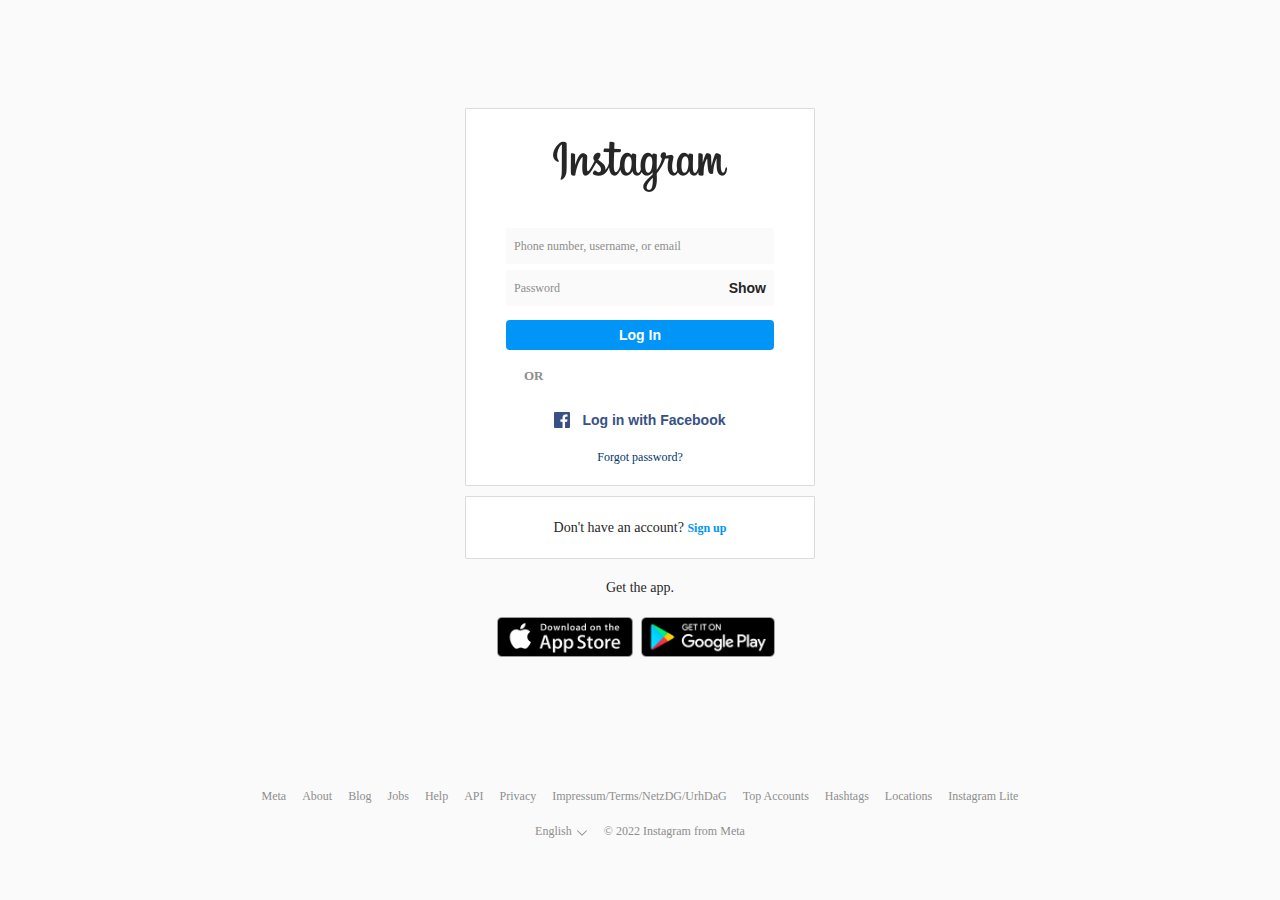
==== index.html @ b313b6c4 "login test push" ====
<!DOCTYPE html>
<html lang="en" class="js not-logged-in client-root js-focus-visible sDN5V" style="/* --desktop-nav-height:60px; */">
<head>
    <meta charset="UTF-8">
    <meta http-equiv="X-UA-Compatible" content="IE=edge">
    <meta name="viewport" content="width=device-width, initial-scale=1.0">
    <meta name="apple-mobile-web-app-status-bar-style" content="default">
    <link rel="icon" sizes="192x192" href="images/instagramFavicon.png">
    <!-- https://icons8.com/icons/set/favicon-instagram -->
    <title>Login • Instagram</title>
    <style>
        html, body, #react-root {
            height: 100%;
        }
        html {
            -webkit-text-size-adjust: 100%;
        }
        a, a:visited {
            color: #00376b;
            text-decoration: none;
        }
        a:-webkit-any-link {
            cursor: pointer;
        }
        body, button, input, textarea {
            color: #262626;
            font-family: -apple-system,BlinkMacSystemFont,"Segoe UI",Roboto,Helvetica,Arial,sans-serif;
            font-size: 14px;
            line-height: 18px;
        }
        button {
            margin: 0;
        }
        a, abbr, acronym, address, applet, article, aside, audio, b, big, blockquote, body, canvas, caption, center, cite, code, dd, del, details, dfn, div, dl, dt, em, embed, fieldset, figcaption, figure, footer, form, h1, h2, h3, h4, h5, h6, header, hgroup, html, i, iframe, img, ins, kbd, label, legend, li, mark, menu, nav, object, ol, output, p, pre, q, ruby, s, samp, section, small, span, strike, strong, sub, summary, sup, table, tbody, td, tfoot, th, thead, time, tr, tt, u, ul, var, video {
            margin: 0;
            padding: 0;
            border: 0;
            font: inherit;
            vertical-align: baseline;
        }
        #react-root, article, div, footer, header, main, nav, section {
            -webdit-box-align: stretch;
            align-items: stretch;
            border: 0 solid #000;
            box-sizing: border-box;
            display: flex;
            -webkit-box-orient: vertical;
            -webkit-box-direction: normal;
            flex-direction: column;
            flex-shrink: 0;
            margin: 0;
            padding: 0;
            position: relative;
        }
        ._9eogI {
            display: flex;
            -webkit-box-orient: vertical;
            -webkit-box-direction: normal;
            flex-direction: column;
            -webkit-box-flex: 1;
            flex-grow: 1;
        }
        .E3X2T {
            min-height: 100vh;
            overflow: hidden;
        }
        .SCxLW {
            -webkit-box-flex: 1;
            flex-grow: 1;
            -webkit-box-ordinal-group: 5;
            order: 4;
        }
        .o64aR, ._3Laht {
            /* 로그인 부분 뒤의 색상 */
            background-color: #fafafa;
        }
        .rgFsT {
            color: #262626;
            -webkit-box-flex: 1;
            flex-grow: 1;
            /* 로그인 div white section */
            -webkit-box-pack: center;
            justify-content: center;
            margin-top: 12px;
            max-width: 350px;
        }
        .gr27e {
            -webkit-box-align: center;
            align-items: center;
            background-color: #ffffff;
            border: 1px solid #dbdbdb;
            border-radius: 1px;
            margin: 0 0 10px;
            padding: 10px 0;
        }
        .izU2O{
            color: #262626;
            font-size: 14px;
            margin: 15px;
            text-align: center;
        }
        .images {
            background-image: url(images/images.png);
        }
        .NXVPg {
            margin: 22px auto 12px;
        }
        .Szr5J {
            display: block;
            overflow: hidden;
            text-indent: 110%;
            white-space: nowrap;
        }
        .coreSpriteLoggedOutWordmark {
            background-repeat: no-repeat;
            background-position: 0 -130px;
            height: 51px;
            width: 175px;
        }
        .EPjEi {
            margin-bottom: 10px;
            max-width: 350px;
            width: 100%;
        }
        .HmktE {
            display: flex;
            -webkit-box-orient: vertical;
            -webkit-box-direction: normal;
            flex-direction: column;
        }
        .qF0y9 {
            display: flex;
        }

        .Igw0E {
            align-content: stretch;
        }
        .rBNOH { 
            -webkit-box-align: center;
            /* 테두리 크기 센터 */
            align-items: center;
        }
        .YBx95{
            -webkit-box-pack: center;
            /* 중간으로 보내기 */
            justify-content: center;
        }
        .ybXk5 {
            -webkit-box-orient: horizontal;
            -webkit-box-direction: normal;
            flex-direction: row;
        }
        .vwCYk {
            -webkit-box-flex: 1;
            flex: 1 1 auto;
            min-width: 0;
        }
        .i0EQd {
            overflow: hidden;
        }
        .MGky5 {
            margin-bottom: 44px;
        }
        .IwRSH {
            -webkit-box-align: stretch;
            align-items: stretch;
        }
        .eGOV_ {
            -webkit-box-pack: start;
            justify-content: flex-start;
        }
        ._4EzTm {
            -webkit-box-flex: 0px;
            flex: 0 0 auto;
        }

        .bkEs3 {
            margin-bottom: 8px;
        }
        .CovQj {
            margin-left: 40px;
        }
        .jKUp7 {
            margin-right: 40px;
        }
        .DhRcB {
            margin-top: 8px;
        }
        .kEKum {
            margin-top: 24px;
        }
        .-MzZI {
            margin: 0 40px 6px;
        }
        ._9GP1n {
            -webkit-box-align: center;
            align-items: center;
            -webkit-appearance: none;
            background: #fafafa;
            border-radius: 3px;
            box-sizing: border-box;
            color: #262626;
            display: flex;
            -webkit-box-orient: horizontal;
            -webkit-box-direction: normal;
            flex-direction: row;
            font-size: 14px;
            position: relative;
            width: 100%;
        }
        .f0n8F {
            display: flex;
            height: 36px;
            -webkit-box-flex: 1;
            flex: 1 0 0;
            padding: 0;
            position: relative;
            margin: 0;
            min-width: 0;
        }
        .FATdn {

        }
        ._9nyy2 {
            color: #8e8e8e;
            font-size: 12px;
            height: 36px;
            left: 8px;
            line-height: 36px;
            overflow: hidden;
            pointer-events: none;
            /* input박스안으로 들어감 */
            position: absolute;
            right: 0;
            text-overflow: ellipsis;
            transform-origin: left;
            /* transition: ease-out; */
            user-select: none;
            /* 생략되면 ...표시 */
            white-space: nowrap;
        }
        .FATdn .pexuQ {
            font-size: 12px;
            padding: 14px 0 2px 8px!important;
        }
        ._2hvTZ {
            /* input box  */
            background: #fafafa;
            border: 0;
            -webkit-box-flex: 1;
            flex: 1 0 auto;
            margin: 0;
            outline: 0;
            overflow: hidden;
            text-overflow: ellipsis;
        }
        .zyHYP {
            -webkit-appearance: none;
        }
        .i24fI {
            -webkit-box-align: center;
            align-items: center;
            -webkit-box-flex: 0;
            flex: 0 0 auto;
            -webkit-box-orient: horizontal;
            -webkit-box-direction: normal;
            flex-direction: row;
            height: 100%;
            padding-right: 8px;
            vertical-align: middle;
        }
        .sqdOP {
            appearance: none;
            background: 0 0;
            box-sizing: border-box;
            cursor: pointer;
            font-weight: 600;
            padding: 5px 9px;
            text-align: center;
            text-transform: inherit;
            text-overflow: ellipsis;
            user-select: none;
            width: auto;
        }
        .yWX7d._8A5w5 {
            color: #262626;
        }
        .yWX7d, .yWX7d:visited, a.yWX7d, a.yWX7d:visited {
            /* show button 테두리 */
            border: 0;
            display: inline;
            padding: 0;
            position: relative;
        }
        ._8A5w5, a._8A5w5, a._8A5w5:visited {
            /* show button background color */
            background-color: transparent;
        }
        .L3NKy, a.L3NKy, a.L3NKy:visited {
            border-radius: 4px;
            color: #fff;
            position: relative;
        }
        .y3zKF:not(.yWX7d), a.y3zKF:not(.yWX7d), a.y3zKF:not(.yWX7d):visited {
            /* log in button */
            border: 1px solid transparent;
            background-color: #0095f6;
        }
        .K-1uj {
            -webkit-box-orient: horizontal;
            -webkit-box-direction: normal;
            flex-direction: row;
        }
        .Z7p_S {
            margin: 10px 40px 18px;
        }
        .s311c {
            -webkit-box-flex: 1;
            flex-flow: 1;
            flex-shrink: 1;
            background-color: #dbdbdb;
            height: 1px;
            position: relative;
            top: 0.45em;
        }
        ._0tv-g {
            color: #8e8e8e;
            -webkit-box-flex: 0;
            flex-grow: 0;
            flex-shrink: 0;
            font-size: 13px;
            font-weight: 600;
            line-height: 15px;
            margin: 0 18px;
            text-transform: uppercase;
        }
        .coreSpriteFacebookIcon {
            background-repeat: no-repeat;
            background-position: -414px -259px;
            height: 16px;
            width: 16px;            
        }
        .AeB99 {
            display: inline-block;
            margin-right: 8px;
            position: relative;
            top: 3px;            
        }
        .KPnG0 {
            color: #385185;
        }
        ._2Lks6, ._2Lks6:hover, ._2Lks6:active, ._2Lks6:visited {
            color: #00376b;
            font-size: 12px;
            line-height: 16px;
            margin-top: 12px;
            text-align: center;
        }
        .Rt8TI{
            height: 40px;
        }
        .qyrsm {
            font-weight: 600;
        }
        .gtFbE {
            color: #0095f6;
        }
        .xLCgt {
            font-size: 14px;
            line-height: 18px;
            margin: -3px 0 -4px;
        }
        ._7UhW9 {
            font-size: 12px;
            line-height: 16px;
            margin: -2px 0 -3px;
        }
        ._7UhW9 ._7UhW9, .se6yk {
            display: inline!important;
            margin: 0!important;
        }
        .MMzan {
            font-weight: 400;
        }
        ._0PwGv {
            color: #8e8e8e;
        }
        .uL8Hv {
            display: block;
        }
        .APQi1 {

        }
        .b_nGN {
            color: #262626;
            font-size: 14px;
            line-height: 18px;
            margin: 10px 20px 10px 20px;
            text-align: center;
        }
        .iNy2T{
            -webkit-box-orient: horizontal;
            -webkit-box-direction: normal;
            flex-direction: row;
            -webkit-box-pack: center;
            justify-content: center;
            margin: 10px 0 10px 0;
        }
        .z1VUo {
            margin-right: 8px;
        }
        /* footer */
        ._8Rna9 {
                /* 아래로 보내짐 */
                -webkit-box-orient: 6;
                order: 5;
                padding: 0 20px;
        }
        .pC2e0 {
            background-color: #fafafa;
            padding-left: 16px;
            padding-right: 16px;
        }
        .KokQV {
            margin-bottom: 52px;
        }
        .YlhBV {
            flex-wrap: wrap;
        }
        .JI_ht {
            margin-right: 8px;
        }
        .soMvl {
            margin-left: 8px;
        }
        ._22l1 {
            margin-bottom: 12px;
        }
        .PIoXz {
            font-size: 12px;
            line-height: 16px;
            margin: -2px 0 -3px;
        }
        ._49XvD {
            margin-top: 12px;
        }
        .KV-D4 {
            color: #262626;
        }
        ._3G4x7 {
            cursor: pointer;
            display: inline-block;
            position: relative;
            vertical-align: top;
        }
        .RFk-t {
            color: #8e8e8e;
        }
        .bwz9f {
            font-weight: 400;
        }
        .TQUPK {
            -webkit-box-align: center;
            align-items: center;
            display: flex;
            -webkit-box-orient: horizontal;
            -webkit-box-direction: normal;
            /* up down size  */
            flex-direction: row;
            -webkit-box-pack: center;
            justify-content: center;
        }
        .WKY0a {
            margin-left: 4px;
        }
        .hztqj {
            cursor: pointer;
            height: 100px;
            left: 0;
            opacity: 0;
            position: absolute;
            /* option 목록 뜸 */
            top: 0;
            width: 100%;
        }
        ._5VUwz {
            margin-left: 16px;
        }
    </style>
</head>
<body class style data-new-gr-c-s-check-loaded="14.1043.0" data-gr-ext-installed>
    <div id="react-root">
        <section class="_9eogI E3X2T">
            <div></div>
            <main class="SCxLW o64aR" role="main">
                <div class="qF0y9 Igw0E rBNOH YBx95 ybXk5 vwCYk MGky5 i0EQd" style="min-height: 100%;">
                    <!-- <div>
                        <img class="iNy2T" width="350" src="images/instagram.png" alt="">
                    </div> -->
                    <div class="rgFsT">
                        <div class="gr27e">
                            <h1 class="NXVPg Szr5J coreSpriteLoggedOutWordmark images"></h1>
                            <div class="EPjEi">
                                <form class="HmktE" id="loginForm" method="post">
                                    <div class="qF0y9 Igw0E IwRSH eGOV_ _4EzTm kEKum">
                                        <div class="-MzZI">
                                            <div class="_9GP1n">
                                                <label class="f0n8F FATdn" for="">
                                                    <span class="_9nyy2">Phone number, username, or email</span>
                                                    <input aria-label="Phone number, username, or email" aria-required="true" autocapitalize="off" autocorrect="off" maxlength="75" name="username" type="text" class="_2hvTZ pexuQ zyHYP">
                                                </label>
                                                <div class="i24fI"></div>
                                            </div>
                                        </div>
                                        <div class="-MzZI">
                                            <!-- password글자 백그라운드 색상지정 -->
                                            <div class="_9GP1n">
                                                <!-- password글자 인풋박스 왼쪽으로 옮기기  -->
                                                <label class="f0n8F FATdn">
                                                    <!-- password글자 인풋박스 안으로 넣기 -->
                                                    <span class="_9nyy2">Password</span>
                                                    <input aria-label="Password" aria-required="true" autocapitalize="off" autocorrect="off" name="password" type="password" class="_2hvTZ pexuQ zyHYP">    
                                                </label>
                                                <div class="i24fI">
                                                    <div class="qF0y9 Igw0E IwRSH eGOV_ _4EzTm soMvl">
                                                        <button class="sqdOP yWX7d _8A5w5" type="button">Show</button>
                                                    </div>
                                                </div>    
                                            </div>
                                        </div>
                    
                                        <div class="qF0y9 Igw0E IwRSH eGOV_ _4EzTm bkEs3 CovQj jKUp7 DhRcB">
                                            <button class="sqdOP L3NKy y3zKF" disabled type="submit">
                                                <div class="qF0y9 Igw0E IwRSH eGOV_ _4EzTm">Log In</div>
                                            </button>
                                        </div>
                    
                                        <div class="K-1uj Z7p_S">
                                            <div class="s311c"></div>
                                            <div class="_0tv-g">or</div>
                                            <div class="s311c"></div>
                                        </div>
                    
                                        <div class="qF0y9 Igw0E IwRSH eGOV_ _4EzTm bkEs3 CovQj jKUp7 DhRcB">
                                            <button class="sqdOP yWX7d y3zKF" type="button">
                                                <span class="coreSpriteFacebookIcon AeB99 images"></span>
                                                <span class="KPnG0">Log in with Facebook</span>
                                            </button>
                                        </div>
                                    </div>
                                    <a class="_2Lks6" href=""> Forgot password?</a>
                                </form>
                            </div>
                        </div>
                        <!-- sign up div white effect -->
                        <div class="gr27e">
                            <div class="_7UhW9 xLCgt MMzan _0PwGv uL8Hv">
                                <p class="izU2O">
                                    Don't have an account?
                                    <a data-testid="sign-up-link" href="" tabindex="0">
                                        <span class="_7UhW9 xLCgt qyrsm gtFbE se6yk">Sign up</span>
                                    </a>
                                </p>
                            </div>
                        </div>
                        <div class="APQi1">
                            <p class="b_nGN">Get the app.</p>
                            <div class="iNy2T">
                                <a class="z1VUo" href="https://itunes.apple.com/app/instagram/id389801252?pt=428156&ct=igweb.loginPage.badge&mt=8&vt=lo">
                                    <img src="images/appStore.png" alt="Available on the App Store" class="Rt8TI">
                                </a>
                                <a class="z1VUo" href="https://play.google.com/store/apps/details?id=com.instagram.android&referrer=utm_source%3Dinstagramweb%26utm_campaign%3DloginPage%26ig_mid%3DF6DF35A4-F904-44EA-BF2C-CB381B3134F0%26utm_content%3Dlo%26utm_medium%3Dbadge">
                                    <img src="images/googlePlay.png" alt="Available on Google Play" class="Rt8TI">
                                </a>
                            </div>
                        </div>

                    </div>
                </div>
            </main>
        
            <footer class="_8Rna9 _3Laht pC2e0" role="contentinfo">
                <div class="qF0y9 Igw0E IwRSH eGOV_ _4EzTm KokQV">
                    <div class="qF0y9 Igw0E IwRSH eGOV_ _4EzTm kEKum">
                        <div class=" qF0y9 Igw0E IwRSH YBx95 ybXk5 _4EzTm YlhBV">
                            <div class="qF0y9 Igw0E IwRSH eGOV_ _4EzTm _22l1 soMvl JI_ht">
                                <a href="https://about.facebook.com/meta" rel="nofollow noopener noreferrer" target="_blank">
                                    <div class="_7UhW9 PIoXz MMzan _0PwGv uL8Hv">Meta</div>
                                </a>
                            </div>
                            <div class="qF0y9 Igw0E IwRSH eGOV_ _4EzTm _22l1 soMvl JI_ht">
                                <a href="https://about.instagram.com/" rel="nofollow noopener noreferrer" target="_blank">
                                    <div class="_7UhW9 PIoXz MMzan _0PwGv uL8Hv">About</div>
                                </a>
                            </div>
                            <div class="qF0y9 Igw0E IwRSH eGOV_ _4EzTm _22l1 soMvl JI_ht">
                                <a href="https://about.instagram.com/blog/" rel="nofollow noopener noreferrer" target="_blank">
                                    <div class="_7UhW9 PIoXz MMzan _0PwGv uL8Hv">Blog</div>
                                </a>
                            </div>
                            <div class="qF0y9 Igw0E IwRSH eGOV_ _4EzTm _22l1 soMvl JI_ht">
                                <a href="/about/jobs/">
                                    <div class="_7UhW9 PIoXz MMzan _0PwGv uL8Hv">Jobs</div>
                                </a>
                            </div>
                            <div class="qF0y9 Igw0E IwRSH eGOV_ _4EzTm _22l1 soMvl JI_ht">
                                <a href="https://help.instagram.com/" rel="nofollow noopener noreferrer" target="_blank">
                                    <div class="_7UhW9  PIoXz MMzan _0PwGv uL8Hv">Help</div>
                                </a>
                            </div>
                            <div class="qF0y9 Igw0E IwRSH eGOV_ _4EzTm _22l1 soMvl JI_ht">
                                <a href="https://developers.facebook.com/docs/instagram" rel="nofollow noopener noreferrer" target="_blank">
                                    <div class="_7UhW9 PIoXz MMzan _0PwGv uL8Hv">API</div>
                                </a>
                            </div>
                            <div class="qF0y9 Igw0E IwRSH eGOV_ _4EzTm _22l1 soMvl JI_ht">
                                <a href="/legal/privacy/">
                                    <div class="_7UhW9 PIoXz MMzan _0PwGv uL8Hv">Privacy</div>
                                </a>
                            </div>
                            <div class="qF0y9 Igw0E IwRSH eGOV_ _4EzTm _22l1 soMvl JI_ht">
                                <a href="/legal/terms/">
                                   <div class="_7UhW9 PIoXz MMzan _0PwGv uL8Hv">Impressum/Terms/NetzDG/UrhDaG</div>
                                </a>
                            </div>
                            <div class="qF0y9 Igw0E IwRSH eGOV_ _4EzTm _22l1 soMvl JI_ht">
                                <a href="/directory/profiles/">
                                    <div class="_7UhW9 PIoXz MMzan _0PwGv uL8Hv">Top Accounts</div>
                                </a>
                            </div>
                            <div class="qF0y9 Igw0E IwRSH eGOV_ _4EzTm _22l1 soMvl JI_ht">
                                <a href="/directory/hashtags/">
                                    <div class="_7UhW9 PIoXz MMzan _0PwGv uL8Hv">Hashtags</div>
                                </a>
                            </div>
                            <div class="qF0y9 Igw0E IwRSH eGOV_ _4EzTm _22l1 soMvl JI_ht">
                                <a href="/explore/locations/">
                                    <div class="_7UhW9 PIoXz MMzan _0PwGv uL8Hv ">Locations</div>
                                </a>
                            </div>
                            <div class="qF0y9 Igw0E IwRSH eGOV_ _4EzTm _22l1 soMvl JI_ht ">
                                <a href="/web/lite/">
                                    <div class="_7UhW9 PIoXz MMzan _0PwGv uL8Hv ">Instagram Lite</div>
                                </a>
                            </div>
                        </div>
                    </div>
                    <div class="qF0y9 Igw0E IwRSH YBx95 ybXk5 _4EzTm _22l1 _49XvD">
                        <div class="_7UhW9 PIoXz MMzan KV-D4 uL8Hv">
                            <span class="_3G4x7 RFk-t bwz9f">
                                <div class="TQUPK">
                                    <span>English</span>
                                    <div class="qF0y9 Igw0E IwRSH eGOV_ _4EzTm WKY0a ">
                                        <span style="display: inline-block; transform: rotate(180deg);">
                                            <svg aria-label="Down Chevron Icon" class="_8-yf5 " color="#8e8e8e" fill="#8e8e8e" height="12" role="img" viewBox="0 0 24 24" width="12">
                                                <path d="M21 17.502a.997.997 0 01-.707-.293L12 8.913l-8.293 8.296a1 1 0 11-1.414-1.414l9-9.004a1.03 1.03 0 011.414 0l9 9.004A1 1 0 0121 17.502z"></path>
                                            </svg>
                                        </span>
                                    </div>
                                </div>
                                <select aria-label="Switch Display Language" class="hztqj">
                                    <option value="af">Afrikaans</option>
                                    <option value="cs">Čeština</option>
                                    <option value="da">Dansk</option>
                                    <option value="de">Deutsch</option>
                                    <option value="el">Ελληνικά</option>
                                    <option value="en">English</option>
                                    <option value="en-gb">English (UK)</option>
                                    <option value="es">Español (España)</option>
                                    <option value="es-la">Español</option>
                                    <option value="fi">Suomi</option>
                                    <option value="fr">Français</option>
                                    <option value="id">Bahasa Indonesia</option>
                                    <option value="it">Italiano</option>
                                    <option value="ja">日本語</option>
                                    <option value="ko">한국어</option>
                                    <option value="ms">Bahasa Melayu</option>
                                    <option value="nb">Norsk</option>
                                    <option value="nl">Nederlands</option>
                                    <option value="pl">Polski</option>
                                    <option value="pt-br">Português (Brasil)</option>
                                    <option value="pt">Português (Portugal)</option>
                                    <option value="ru">Русский</option>
                                    <option value="sv">Svenska</option>
                                    <option value="th">ภาษาไทย</option>
                                    <option value="tl">Filipino</option>
                                    <option value="tr">Türkçe</option>
                                    <option value="zh-cn">中文(简体)</option>
                                    <option value="zh-tw">中文(台灣)</option>
                                    <option value="bn">বাংলা</option>
                                    <option value="gu">ગુજરાતી</option>
                                    <option value="hi">हिन्दी</option>
                                    <option value="hr">Hrvatski</option>
                                    <option value="hu">Magyar</option>
                                    <option value="kn">ಕನ್ನಡ</option>
                                    <option value="ml">മലയാളം</option>
                                    <option value="mr">मराठी</option>
                                    <option value="ne">नेपाली</option>
                                    <option value="pa">ਪੰਜਾਬੀ</option>
                                    <option value="si">සිංහල</option>
                                    <option value="sk">Slovenčina</option>
                                    <option value="ta">தமிழ்</option>
                                    <option value="te">తెలుగు</option>
                                    <option value="vi">Tiếng Việt</option>
                                    <option value="zh-hk">中文(香港)</option>
                                    <option value="bg">Български</option>
                                    <option value="fr-ca">Français (Canada)</option>
                                    <option value="ro">Română</option>
                                    <option value="sr">Српски</option>
                                    <option value="uk">Українська</option>
                                </select>
                            </span>
                        </div>
                        <div class="qF0y9 Igw0E IwRSH eGOV_ _4EzTm _5VUwz">
                            <div class="_7UhW9 PIoXz MMzan _0PwGv uL8Hv">© 2022 Instagram from Meta</div>
                        </div>
                    </div>
                    
                </div>
            </footer>
        </section>
    
    </div>
    
</body>
</html>
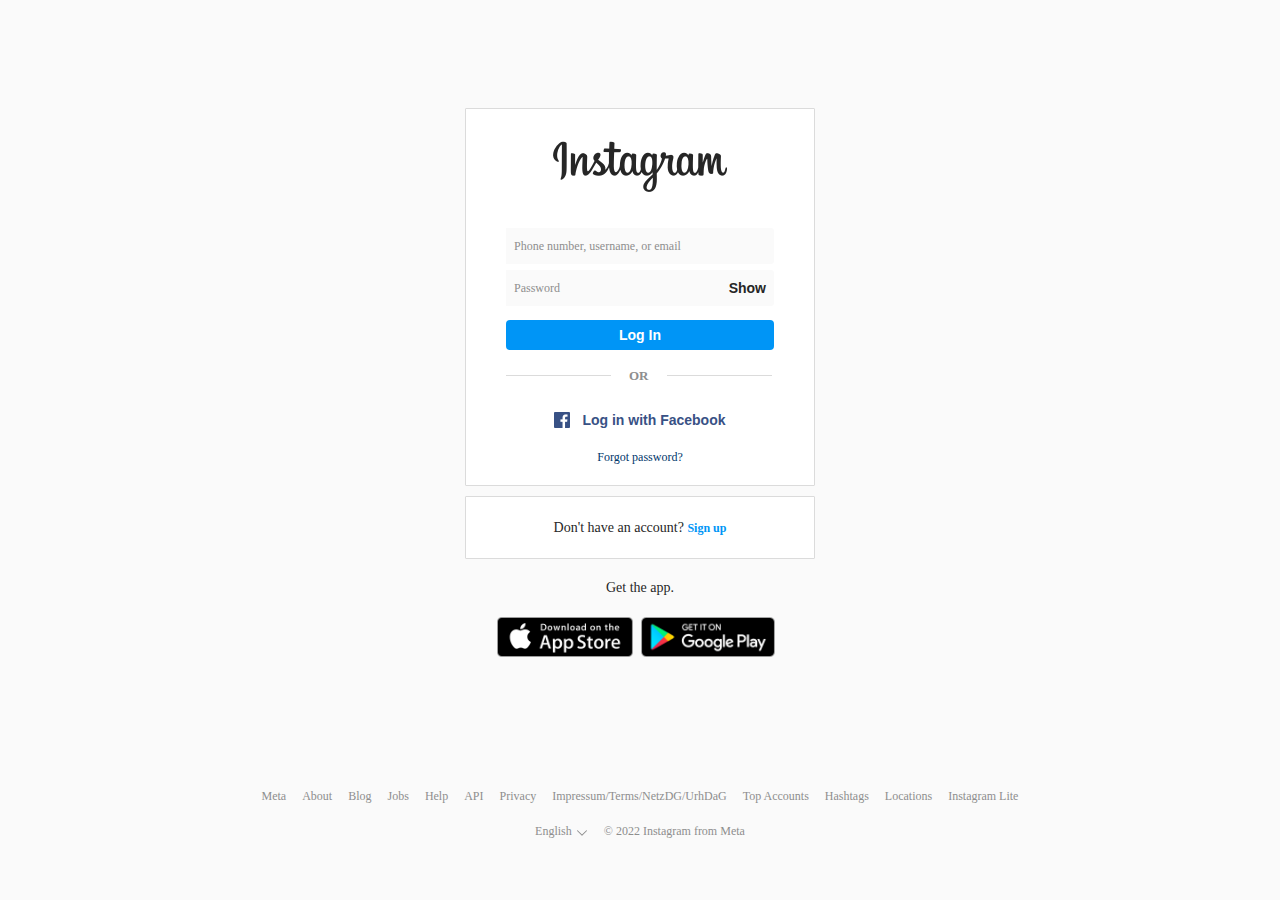
==== commit 65c8c169: ""or" correction" ====
--- a/index.html
+++ b/index.html
@@ -124,8 +124,6 @@
         }
         .HmktE {
             display: flex;
-            -webkit-box-orient: vertical;
-            -webkit-box-direction: normal;
             flex-direction: column;
         }
         .qF0y9 {
@@ -136,22 +134,17 @@
             align-content: stretch;
         }
         .rBNOH { 
-            -webkit-box-align: center;
             /* 테두리 크기 센터 */
             align-items: center;
         }
         .YBx95{
-            -webkit-box-pack: center;
             /* 중간으로 보내기 */
             justify-content: center;
         }
         .ybXk5 {
-            -webkit-box-orient: horizontal;
-            -webkit-box-direction: normal;
             flex-direction: row;
         }
         .vwCYk {
-            -webkit-box-flex: 1;
             flex: 1 1 auto;
             min-width: 0;
         }
@@ -162,15 +155,12 @@
             margin-bottom: 44px;
         }
         .IwRSH {
-            -webkit-box-align: stretch;
             align-items: stretch;
         }
         .eGOV_ {
-            -webkit-box-pack: start;
             justify-content: flex-start;
         }
         ._4EzTm {
-            -webkit-box-flex: 0px;
             flex: 0 0 auto;
         }
 
@@ -315,11 +305,9 @@
             margin: 10px 40px 18px;
         }
         .s311c {
-            -webkit-box-flex: 1;
-            flex-flow: 1;
-            flex-shrink: 1;
             background-color: #dbdbdb;
             height: 1px;
+            width: 105px;
             position: relative;
             top: 0.45em;
         }
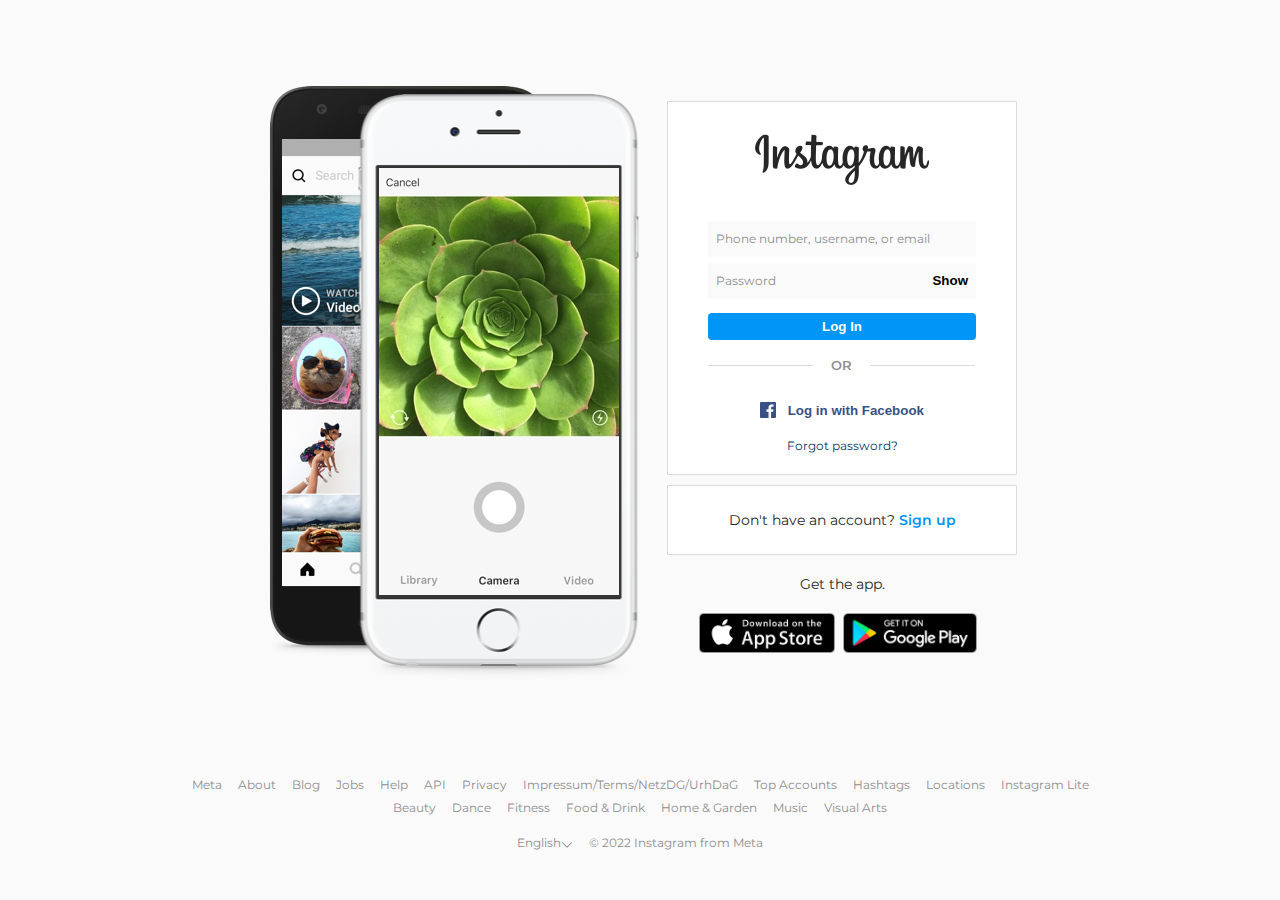
==== commit 4b568655: "mockup finished" ====
--- a/index.html
+++ b/index.html
@@ -7,638 +7,222 @@
     <meta name="apple-mobile-web-app-status-bar-style" content="default">
     <link rel="icon" sizes="192x192" href="images/instagramFavicon.png">
     <!-- https://icons8.com/icons/set/favicon-instagram -->
-    <title>Login • Instagram</title>
-    <style>
-        html, body, #react-root {
-            height: 100%;
-        }
-        html {
-            -webkit-text-size-adjust: 100%;
-        }
-        a, a:visited {
-            color: #00376b;
-            text-decoration: none;
-        }
-        a:-webkit-any-link {
-            cursor: pointer;
-        }
-        body, button, input, textarea {
-            color: #262626;
-            font-family: -apple-system,BlinkMacSystemFont,"Segoe UI",Roboto,Helvetica,Arial,sans-serif;
-            font-size: 14px;
-            line-height: 18px;
-        }
-        button {
-            margin: 0;
-        }
-        a, abbr, acronym, address, applet, article, aside, audio, b, big, blockquote, body, canvas, caption, center, cite, code, dd, del, details, dfn, div, dl, dt, em, embed, fieldset, figcaption, figure, footer, form, h1, h2, h3, h4, h5, h6, header, hgroup, html, i, iframe, img, ins, kbd, label, legend, li, mark, menu, nav, object, ol, output, p, pre, q, ruby, s, samp, section, small, span, strike, strong, sub, summary, sup, table, tbody, td, tfoot, th, thead, time, tr, tt, u, ul, var, video {
-            margin: 0;
-            padding: 0;
-            border: 0;
-            font: inherit;
-            vertical-align: baseline;
-        }
-        #react-root, article, div, footer, header, main, nav, section {
-            -webdit-box-align: stretch;
-            align-items: stretch;
-            border: 0 solid #000;
-            box-sizing: border-box;
-            display: flex;
-            -webkit-box-orient: vertical;
-            -webkit-box-direction: normal;
-            flex-direction: column;
-            flex-shrink: 0;
-            margin: 0;
-            padding: 0;
-            position: relative;
-        }
-        ._9eogI {
-            display: flex;
-            -webkit-box-orient: vertical;
-            -webkit-box-direction: normal;
-            flex-direction: column;
-            -webkit-box-flex: 1;
-            flex-grow: 1;
-        }
-        .E3X2T {
-            min-height: 100vh;
-            overflow: hidden;
-        }
-        .SCxLW {
-            -webkit-box-flex: 1;
-            flex-grow: 1;
-            -webkit-box-ordinal-group: 5;
-            order: 4;
-        }
-        .o64aR, ._3Laht {
-            /* 로그인 부분 뒤의 색상 */
-            background-color: #fafafa;
-        }
-        .rgFsT {
-            color: #262626;
-            -webkit-box-flex: 1;
-            flex-grow: 1;
-            /* 로그인 div white section */
-            -webkit-box-pack: center;
-            justify-content: center;
-            margin-top: 12px;
-            max-width: 350px;
-        }
-        .gr27e {
-            -webkit-box-align: center;
-            align-items: center;
-            background-color: #ffffff;
-            border: 1px solid #dbdbdb;
-            border-radius: 1px;
-            margin: 0 0 10px;
-            padding: 10px 0;
-        }
-        .izU2O{
-            color: #262626;
-            font-size: 14px;
-            margin: 15px;
-            text-align: center;
-        }
-        .images {
-            background-image: url(images/images.png);
-        }
-        .NXVPg {
-            margin: 22px auto 12px;
-        }
-        .Szr5J {
-            display: block;
-            overflow: hidden;
-            text-indent: 110%;
-            white-space: nowrap;
-        }
-        .coreSpriteLoggedOutWordmark {
-            background-repeat: no-repeat;
-            background-position: 0 -130px;
-            height: 51px;
-            width: 175px;
-        }
-        .EPjEi {
-            margin-bottom: 10px;
-            max-width: 350px;
-            width: 100%;
-        }
-        .HmktE {
-            display: flex;
-            flex-direction: column;
-        }
-        .qF0y9 {
-            display: flex;
-        }
+    <link rel="preconnect" href="https://fonts.googleapis.com">
+    <link rel="preconnect" href="https://fonts.gstatic.com" crossorigin>
+    <link href="https://fonts.googleapis.com/css2?family=Montserrat:wght@300;400&display=swap" rel="stylesheet">
+    <link href="login.css?ver=1" rel="stylesheet">
 
-        .Igw0E {
-            align-content: stretch;
-        }
-        .rBNOH { 
-            /* 테두리 크기 센터 */
-            align-items: center;
-        }
-        .YBx95{
-            /* 중간으로 보내기 */
-            justify-content: center;
-        }
-        .ybXk5 {
-            flex-direction: row;
-        }
-        .vwCYk {
-            flex: 1 1 auto;
-            min-width: 0;
-        }
-        .i0EQd {
-            overflow: hidden;
-        }
-        .MGky5 {
-            margin-bottom: 44px;
-        }
-        .IwRSH {
-            align-items: stretch;
-        }
-        .eGOV_ {
-            justify-content: flex-start;
-        }
-        ._4EzTm {
-            flex: 0 0 auto;
-        }
-
-        .bkEs3 {
-            margin-bottom: 8px;
-        }
-        .CovQj {
-            margin-left: 40px;
-        }
-        .jKUp7 {
-            margin-right: 40px;
-        }
-        .DhRcB {
-            margin-top: 8px;
-        }
-        .kEKum {
-            margin-top: 24px;
-        }
-        .-MzZI {
-            margin: 0 40px 6px;
-        }
-        ._9GP1n {
-            -webkit-box-align: center;
-            align-items: center;
-            -webkit-appearance: none;
-            background: #fafafa;
-            border-radius: 3px;
-            box-sizing: border-box;
-            color: #262626;
-            display: flex;
-            -webkit-box-orient: horizontal;
-            -webkit-box-direction: normal;
-            flex-direction: row;
-            font-size: 14px;
-            position: relative;
-            width: 100%;
-        }
-        .f0n8F {
-            display: flex;
-            height: 36px;
-            -webkit-box-flex: 1;
-            flex: 1 0 0;
-            padding: 0;
-            position: relative;
-            margin: 0;
-            min-width: 0;
-        }
-        .FATdn {
-
-        }
-        ._9nyy2 {
-            color: #8e8e8e;
-            font-size: 12px;
-            height: 36px;
-            left: 8px;
-            line-height: 36px;
-            overflow: hidden;
-            pointer-events: none;
-            /* input박스안으로 들어감 */
-            position: absolute;
-            right: 0;
-            text-overflow: ellipsis;
-            transform-origin: left;
-            /* transition: ease-out; */
-            user-select: none;
-            /* 생략되면 ...표시 */
-            white-space: nowrap;
-        }
-        .FATdn .pexuQ {
-            font-size: 12px;
-            padding: 14px 0 2px 8px!important;
-        }
-        ._2hvTZ {
-            /* input box  */
-            background: #fafafa;
-            border: 0;
-            -webkit-box-flex: 1;
-            flex: 1 0 auto;
-            margin: 0;
-            outline: 0;
-            overflow: hidden;
-            text-overflow: ellipsis;
-        }
-        .zyHYP {
-            -webkit-appearance: none;
-        }
-        .i24fI {
-            -webkit-box-align: center;
-            align-items: center;
-            -webkit-box-flex: 0;
-            flex: 0 0 auto;
-            -webkit-box-orient: horizontal;
-            -webkit-box-direction: normal;
-            flex-direction: row;
-            height: 100%;
-            padding-right: 8px;
-            vertical-align: middle;
-        }
-        .sqdOP {
-            appearance: none;
-            background: 0 0;
-            box-sizing: border-box;
-            cursor: pointer;
-            font-weight: 600;
-            padding: 5px 9px;
-            text-align: center;
-            text-transform: inherit;
-            text-overflow: ellipsis;
-            user-select: none;
-            width: auto;
-        }
-        .yWX7d._8A5w5 {
-            color: #262626;
-        }
-        .yWX7d, .yWX7d:visited, a.yWX7d, a.yWX7d:visited {
-            /* show button 테두리 */
-            border: 0;
-            display: inline;
-            padding: 0;
-            position: relative;
-        }
-        ._8A5w5, a._8A5w5, a._8A5w5:visited {
-            /* show button background color */
-            background-color: transparent;
-        }
-        .L3NKy, a.L3NKy, a.L3NKy:visited {
-            border-radius: 4px;
-            color: #fff;
-            position: relative;
-        }
-        .y3zKF:not(.yWX7d), a.y3zKF:not(.yWX7d), a.y3zKF:not(.yWX7d):visited {
-            /* log in button */
-            border: 1px solid transparent;
-            background-color: #0095f6;
-        }
-        .K-1uj {
-            -webkit-box-orient: horizontal;
-            -webkit-box-direction: normal;
-            flex-direction: row;
-        }
-        .Z7p_S {
-            margin: 10px 40px 18px;
-        }
-        .s311c {
-            background-color: #dbdbdb;
-            height: 1px;
-            width: 105px;
-            position: relative;
-            top: 0.45em;
-        }
-        ._0tv-g {
-            color: #8e8e8e;
-            -webkit-box-flex: 0;
-            flex-grow: 0;
-            flex-shrink: 0;
-            font-size: 13px;
-            font-weight: 600;
-            line-height: 15px;
-            margin: 0 18px;
-            text-transform: uppercase;
-        }
-        .coreSpriteFacebookIcon {
-            background-repeat: no-repeat;
-            background-position: -414px -259px;
-            height: 16px;
-            width: 16px;            
-        }
-        .AeB99 {
-            display: inline-block;
-            margin-right: 8px;
-            position: relative;
-            top: 3px;            
-        }
-        .KPnG0 {
-            color: #385185;
-        }
-        ._2Lks6, ._2Lks6:hover, ._2Lks6:active, ._2Lks6:visited {
-            color: #00376b;
-            font-size: 12px;
-            line-height: 16px;
-            margin-top: 12px;
-            text-align: center;
-        }
-        .Rt8TI{
-            height: 40px;
-        }
-        .qyrsm {
-            font-weight: 600;
-        }
-        .gtFbE {
-            color: #0095f6;
-        }
-        .xLCgt {
-            font-size: 14px;
-            line-height: 18px;
-            margin: -3px 0 -4px;
-        }
-        ._7UhW9 {
-            font-size: 12px;
-            line-height: 16px;
-            margin: -2px 0 -3px;
-        }
-        ._7UhW9 ._7UhW9, .se6yk {
-            display: inline!important;
-            margin: 0!important;
-        }
-        .MMzan {
-            font-weight: 400;
-        }
-        ._0PwGv {
-            color: #8e8e8e;
-        }
-        .uL8Hv {
-            display: block;
-        }
-        .APQi1 {
-
-        }
-        .b_nGN {
-            color: #262626;
-            font-size: 14px;
-            line-height: 18px;
-            margin: 10px 20px 10px 20px;
-            text-align: center;
-        }
-        .iNy2T{
-            -webkit-box-orient: horizontal;
-            -webkit-box-direction: normal;
-            flex-direction: row;
-            -webkit-box-pack: center;
-            justify-content: center;
-            margin: 10px 0 10px 0;
-        }
-        .z1VUo {
-            margin-right: 8px;
-        }
-        /* footer */
-        ._8Rna9 {
-                /* 아래로 보내짐 */
-                -webkit-box-orient: 6;
-                order: 5;
-                padding: 0 20px;
-        }
-        .pC2e0 {
-            background-color: #fafafa;
-            padding-left: 16px;
-            padding-right: 16px;
-        }
-        .KokQV {
-            margin-bottom: 52px;
-        }
-        .YlhBV {
-            flex-wrap: wrap;
-        }
-        .JI_ht {
-            margin-right: 8px;
-        }
-        .soMvl {
-            margin-left: 8px;
-        }
-        ._22l1 {
-            margin-bottom: 12px;
-        }
-        .PIoXz {
-            font-size: 12px;
-            line-height: 16px;
-            margin: -2px 0 -3px;
-        }
-        ._49XvD {
-            margin-top: 12px;
-        }
-        .KV-D4 {
-            color: #262626;
-        }
-        ._3G4x7 {
-            cursor: pointer;
-            display: inline-block;
-            position: relative;
-            vertical-align: top;
-        }
-        .RFk-t {
-            color: #8e8e8e;
-        }
-        .bwz9f {
-            font-weight: 400;
-        }
-        .TQUPK {
-            -webkit-box-align: center;
-            align-items: center;
-            display: flex;
-            -webkit-box-orient: horizontal;
-            -webkit-box-direction: normal;
-            /* up down size  */
-            flex-direction: row;
-            -webkit-box-pack: center;
-            justify-content: center;
-        }
-        .WKY0a {
-            margin-left: 4px;
-        }
-        .hztqj {
-            cursor: pointer;
-            height: 100px;
-            left: 0;
-            opacity: 0;
-            position: absolute;
-            /* option 목록 뜸 */
-            top: 0;
-            width: 100%;
-        }
-        ._5VUwz {
-            margin-left: 16px;
-        }
-    </style>
+    <title>Instagram</title>
 </head>
-<body class style data-new-gr-c-s-check-loaded="14.1043.0" data-gr-ext-installed>
-    <div id="react-root">
-        <section class="_9eogI E3X2T">
+<body>
+    <div id="container">
+        <section class="sectionEntirePart">
             <div></div>
-            <main class="SCxLW o64aR" role="main">
-                <div class="qF0y9 Igw0E rBNOH YBx95 ybXk5 vwCYk MGky5 i0EQd" style="min-height: 100%;">
-                    <!-- <div>
-                        <img class="iNy2T" width="350" src="images/instagram.png" alt="">
-                    </div> -->
-                    <div class="rgFsT">
-                        <div class="gr27e">
-                            <h1 class="NXVPg Szr5J coreSpriteLoggedOutWordmark images"></h1>
-                            <div class="EPjEi">
-                                <form class="HmktE" id="loginForm" method="post">
-                                    <div class="qF0y9 Igw0E IwRSH eGOV_ _4EzTm kEKum">
-                                        <div class="-MzZI">
-                                            <div class="_9GP1n">
-                                                <label class="f0n8F FATdn" for="">
-                                                    <span class="_9nyy2">Phone number, username, or email</span>
-                                                    <input aria-label="Phone number, username, or email" aria-required="true" autocapitalize="off" autocorrect="off" maxlength="75" name="username" type="text" class="_2hvTZ pexuQ zyHYP">
-                                                </label>
-                                                <div class="i24fI"></div>
+            <main class="fillBgColor mainBgColor" role="main">
+                <article class="mainPhotoLayout">
+                    <div class="mainCenter borderCenter" style="min-height: 100%;">
+                        <!-- main phone instagram app picture -->
+                        <div class="mainPhotoImg">
+                            <div class="movePicPosition">
+                                <img alt="" class="sizeMovePic" src="images/4.jpg">
+                            </div>
+                        </div>
+                        <!-- login & join -->
+                        <div class="loginPosition">
+                            <div class="loginSignBgColor">
+                                <h1 class="logoSize instagramLogoBgPosition combinedImages"></h1>
+                                <div class="loginInputSize">
+                                    <form class="formSection" id="loginForm" method="post">
+                                        <div class="mainFootTopAjust">
+                                            <div class="idPwSize">
+                                                <div class="idPwInputAjust">
+                                                    <label class="idPwLabelAjust" for="">
+                                                        <span class="idPwSpanAjust">Phone number, username, or email</span>
+                                                        <input aria-label="Phone number, username, or email" aria-required="true" autocapitalize="off" autocorrect="off" maxlength="75" name="username" type="text" class="pexuQ">
+                                                    </label>
+                                                    <!-- <div class="pwShow"></div> -->
+                                                </div>
+                                            </div>
+                                            <div class="idPwSize">
+                                                <!-- password글자 백그라운드 색상지정 -->
+                                                <div class="idPwInputAjust">
+                                                    <!-- password글자 인풋박스 왼쪽으로 옮기기  -->
+                                                    <label class="idPwLabelAjust">
+                                                        <!-- password글자 인풋박스 안으로 넣기 -->
+                                                        <span class="idPwSpanAjust">Password</span>
+                                                        <input aria-label="Password" aria-required="true" autocapitalize="off" autocorrect="off" name="password" type="password" class="pexuQ">    
+                                                    </label>
+                                                    <div class="pwShow">
+                                                        <div class="">
+                                                            <button class="buttonAjust showLoginFbButton" type="button">Show</button>
+                                                        </div>
+                                                    </div>    
+                                                </div>
+                                            </div>
+                        
+                                            <div class="loginAndFbLoginPosition">
+                                                <button class="buttonAjust loginButtonFont loginButton" disabled type="submit">
+                                                    <div class="">Log In</div>
+                                                </button>
+                                            </div>
+                        
+                                            <div class="orLine">
+                                                <div class="bothSideLines"></div>
+                                                <div class="orWords">or</div>
+                                                <div class="bothSideLines"></div>
+                                            </div>
+                        
+                                            <div class="loginAndFbLoginPosition">
+                                                <button class="buttonAjust showLoginFbButton loginButton" type="button">
+                                                    <span class="loginWithFb fbIcon combinedImages"></span>
+                                                    <span class="loginWFbFont">Log in with Facebook</span>
+                                                </button>
                                             </div>
                                         </div>
-                                        <div class="-MzZI">
-                                            <!-- password글자 백그라운드 색상지정 -->
-                                            <div class="_9GP1n">
-                                                <!-- password글자 인풋박스 왼쪽으로 옮기기  -->
-                                                <label class="f0n8F FATdn">
-                                                    <!-- password글자 인풋박스 안으로 넣기 -->
-                                                    <span class="_9nyy2">Password</span>
-                                                    <input aria-label="Password" aria-required="true" autocapitalize="off" autocorrect="off" name="password" type="password" class="_2hvTZ pexuQ zyHYP">    
-                                                </label>
-                                                <div class="i24fI">
-                                                    <div class="qF0y9 Igw0E IwRSH eGOV_ _4EzTm soMvl">
-                                                        <button class="sqdOP yWX7d _8A5w5" type="button">Show</button>
-                                                    </div>
-                                                </div>    
-                                            </div>
-                                        </div>
-                    
-                                        <div class="qF0y9 Igw0E IwRSH eGOV_ _4EzTm bkEs3 CovQj jKUp7 DhRcB">
-                                            <button class="sqdOP L3NKy y3zKF" disabled type="submit">
-                                                <div class="qF0y9 Igw0E IwRSH eGOV_ _4EzTm">Log In</div>
-                                            </button>
-                                        </div>
-                    
-                                        <div class="K-1uj Z7p_S">
-                                            <div class="s311c"></div>
-                                            <div class="_0tv-g">or</div>
-                                            <div class="s311c"></div>
-                                        </div>
-                    
-                                        <div class="qF0y9 Igw0E IwRSH eGOV_ _4EzTm bkEs3 CovQj jKUp7 DhRcB">
-                                            <button class="sqdOP yWX7d y3zKF" type="button">
-                                                <span class="coreSpriteFacebookIcon AeB99 images"></span>
-                                                <span class="KPnG0">Log in with Facebook</span>
-                                            </button>
-                                        </div>
-                                    </div>
-                                    <a class="_2Lks6" href=""> Forgot password?</a>
-                                </form>
-                            </div>
-                        </div>
-                        <!-- sign up div white effect -->
-                        <div class="gr27e">
-                            <div class="_7UhW9 xLCgt MMzan _0PwGv uL8Hv">
-                                <p class="izU2O">
-                                    Don't have an account?
-                                    <a data-testid="sign-up-link" href="" tabindex="0">
-                                        <span class="_7UhW9 xLCgt qyrsm gtFbE se6yk">Sign up</span>
+                                        <a class="forgotPw" href=""> Forgot password?</a>
+                                    </form>
+                                </div>
+                            </div>
+                            <!-- sign up div white effect -->
+                            <div class="loginSignBgColor">
+                                <div class="fontColor">
+                                    <p class="signUpBorderSize">
+                                        Don't have an account?
+                                        <a data-testid="sign-up-link" href="" tabindex="0">
+                                            <span class="signFont"><strong>Sign up</strong></span>
+                                        </a>
+                                    </p>
+                                </div>
+                            </div>
+                            <div class="">
+                                <p class="getAppP">Get the app.</p>
+                                <div class="getAppDownload">
+                                    <a class="appDownloadDistance" href="https://itunes.apple.com/app/instagram/id389801252?pt=428156&ct=igweb.loginPage.badge&mt=8&vt=lo">
+                                        <img src="images/appStore.png" alt="Available on the App Store" class="appDownloadImg">
                                     </a>
-                                </p>
-                            </div>
-                        </div>
-                        <div class="APQi1">
-                            <p class="b_nGN">Get the app.</p>
-                            <div class="iNy2T">
-                                <a class="z1VUo" href="https://itunes.apple.com/app/instagram/id389801252?pt=428156&ct=igweb.loginPage.badge&mt=8&vt=lo">
-                                    <img src="images/appStore.png" alt="Available on the App Store" class="Rt8TI">
-                                </a>
-                                <a class="z1VUo" href="https://play.google.com/store/apps/details?id=com.instagram.android&referrer=utm_source%3Dinstagramweb%26utm_campaign%3DloginPage%26ig_mid%3DF6DF35A4-F904-44EA-BF2C-CB381B3134F0%26utm_content%3Dlo%26utm_medium%3Dbadge">
-                                    <img src="images/googlePlay.png" alt="Available on Google Play" class="Rt8TI">
-                                </a>
-                            </div>
-                        </div>
-
+                                    <a class="appDownloadDistance" href="https://play.google.com/store/apps/details?id=com.instagram.android&referrer=utm_source%3Dinstagramweb%26utm_campaign%3DloginPage%26ig_mid%3DF6DF35A4-F904-44EA-BF2C-CB381B3134F0%26utm_content%3Dlo%26utm_medium%3Dbadge">
+                                        <img src="images/googlePlay.png" alt="Available on Google Play" class="appDownloadImg">
+                                    </a>
+                                </div>
+                            </div>
+    
+                        </div>
                     </div>
-                </div>
+                </article>
             </main>
         
-            <footer class="_8Rna9 _3Laht pC2e0" role="contentinfo">
-                <div class="qF0y9 Igw0E IwRSH eGOV_ _4EzTm KokQV">
-                    <div class="qF0y9 Igw0E IwRSH eGOV_ _4EzTm kEKum">
-                        <div class=" qF0y9 Igw0E IwRSH YBx95 ybXk5 _4EzTm YlhBV">
-                            <div class="qF0y9 Igw0E IwRSH eGOV_ _4EzTm _22l1 soMvl JI_ht">
+            <footer class="footPosition footerBgColor" role="contentinfo">
+                <div class="footerButtom">
+                    <div class="mainFootTopAjust">
+                        <div class="mainCenter linksAotoAlignment">
+                            <div class="footerLinks">
                                 <a href="https://about.facebook.com/meta" rel="nofollow noopener noreferrer" target="_blank">
-                                    <div class="_7UhW9 PIoXz MMzan _0PwGv uL8Hv">Meta</div>
-                                </a>
-                            </div>
-                            <div class="qF0y9 Igw0E IwRSH eGOV_ _4EzTm _22l1 soMvl JI_ht">
+                                    <div class="footerFont fontColor">Meta</div>
+                                </a>
+                            </div>
+                            <div class="footerLinks">
                                 <a href="https://about.instagram.com/" rel="nofollow noopener noreferrer" target="_blank">
-                                    <div class="_7UhW9 PIoXz MMzan _0PwGv uL8Hv">About</div>
-                                </a>
-                            </div>
-                            <div class="qF0y9 Igw0E IwRSH eGOV_ _4EzTm _22l1 soMvl JI_ht">
+                                    <div class="footerFont fontColor">About</div>
+                                </a>
+                            </div>
+                            <div class="footerLinks">
                                 <a href="https://about.instagram.com/blog/" rel="nofollow noopener noreferrer" target="_blank">
-                                    <div class="_7UhW9 PIoXz MMzan _0PwGv uL8Hv">Blog</div>
-                                </a>
-                            </div>
-                            <div class="qF0y9 Igw0E IwRSH eGOV_ _4EzTm _22l1 soMvl JI_ht">
+                                    <div class="footerFont fontColor">Blog</div>
+                                </a>
+                            </div>
+                            <div class="footerLinks">
                                 <a href="/about/jobs/">
-                                    <div class="_7UhW9 PIoXz MMzan _0PwGv uL8Hv">Jobs</div>
-                                </a>
-                            </div>
-                            <div class="qF0y9 Igw0E IwRSH eGOV_ _4EzTm _22l1 soMvl JI_ht">
+                                    <div class="footerFont fontColor">Jobs</div>
+                                </a>
+                            </div>
+                            <div class="footerLinks">
                                 <a href="https://help.instagram.com/" rel="nofollow noopener noreferrer" target="_blank">
-                                    <div class="_7UhW9  PIoXz MMzan _0PwGv uL8Hv">Help</div>
-                                </a>
-                            </div>
-                            <div class="qF0y9 Igw0E IwRSH eGOV_ _4EzTm _22l1 soMvl JI_ht">
+                                    <div class=" footerFont fontColor">Help</div>
+                                </a>
+                            </div>
+                            <div class="footerLinks">
                                 <a href="https://developers.facebook.com/docs/instagram" rel="nofollow noopener noreferrer" target="_blank">
-                                    <div class="_7UhW9 PIoXz MMzan _0PwGv uL8Hv">API</div>
-                                </a>
-                            </div>
-                            <div class="qF0y9 Igw0E IwRSH eGOV_ _4EzTm _22l1 soMvl JI_ht">
+                                    <div class="footerFont fontColor">API</div>
+                                </a>
+                            </div>
+                            <div class="footerLinks">
                                 <a href="/legal/privacy/">
-                                    <div class="_7UhW9 PIoXz MMzan _0PwGv uL8Hv">Privacy</div>
-                                </a>
-                            </div>
-                            <div class="qF0y9 Igw0E IwRSH eGOV_ _4EzTm _22l1 soMvl JI_ht">
+                                    <div class="footerFont fontColor">Privacy</div>
+                                </a>
+                            </div>
+                            <div class="footerLinks">
                                 <a href="/legal/terms/">
-                                   <div class="_7UhW9 PIoXz MMzan _0PwGv uL8Hv">Impressum/Terms/NetzDG/UrhDaG</div>
-                                </a>
-                            </div>
-                            <div class="qF0y9 Igw0E IwRSH eGOV_ _4EzTm _22l1 soMvl JI_ht">
+                                   <div class="footerFont fontColor">Impressum/Terms/NetzDG/UrhDaG</div>
+                                </a>
+                            </div>
+                            <div class="footerLinks">
                                 <a href="/directory/profiles/">
-                                    <div class="_7UhW9 PIoXz MMzan _0PwGv uL8Hv">Top Accounts</div>
-                                </a>
-                            </div>
-                            <div class="qF0y9 Igw0E IwRSH eGOV_ _4EzTm _22l1 soMvl JI_ht">
+                                    <div class="footerFont fontColor">Top Accounts</div>
+                                </a>
+                            </div>
+                            <div class="footerLinks">
                                 <a href="/directory/hashtags/">
-                                    <div class="_7UhW9 PIoXz MMzan _0PwGv uL8Hv">Hashtags</div>
-                                </a>
-                            </div>
-                            <div class="qF0y9 Igw0E IwRSH eGOV_ _4EzTm _22l1 soMvl JI_ht">
+                                    <div class="footerFont fontColor">Hashtags</div>
+                                </a>
+                            </div>
+                            <div class="footerLinks">
                                 <a href="/explore/locations/">
-                                    <div class="_7UhW9 PIoXz MMzan _0PwGv uL8Hv ">Locations</div>
-                                </a>
-                            </div>
-                            <div class="qF0y9 Igw0E IwRSH eGOV_ _4EzTm _22l1 soMvl JI_ht ">
+                                    <div class="footerFont fontColor ">Locations</div>
+                                </a>
+                            </div>
+                            <div class="footerLinks ">
                                 <a href="/web/lite/">
-                                    <div class="_7UhW9 PIoXz MMzan _0PwGv uL8Hv ">Instagram Lite</div>
+                                    <div class="footerFont fontColor ">Instagram Lite</div>
+                                </a>
+                            </div>
+                        </div>
+
+                        <div class="mainCenter linksAotoAlignment">
+                            <div class="footerLinks">
+                                <a href="/topics/beauty/">
+                                    <div class="footerFont fontColor">Beauty</div>
+                                </a>
+                            </div>
+                            <div class="footerLinks">
+                                <a href="/topics/dance-and-performance/">
+                                    <div class="footerFont fontColor">Dance</div>
+                                </a>
+                            </div>
+                            <div class="footerLinks">
+                                <a href="/topics/fitness/">
+                                    <div class="footerFont fontColor ">Fitness</div>
+                                </a>
+                            </div>
+                            
+                            <div class="footerLinks">
+                                <a href="/topics/food-and-drink/">
+                                <div class="footerFont fontColor">Food &amp; Drink</div>
+                            </a>
+                            </div>
+                            <div class="footerLinks">
+                                <a href="/topics/home-and-garden/">
+                                    <div class="footerFont fontColor">Home &amp; Garden</div>
+                                </a>
+                            </div>
+                            <div class="footerLinks">
+                                <a href="/topics/music/">
+                                    <div class="footerFont fontColor">Music</div>
+                                </a>
+                            </div>
+                            <div class="footerLinks">
+                                <a href="/topics/visual-arts/">
+                                    <div class="footerFont fontColor">Visual Arts</div>
                                 </a>
                             </div>
                         </div>
                     </div>
-                    <div class="qF0y9 Igw0E IwRSH YBx95 ybXk5 _4EzTm _22l1 _49XvD">
-                        <div class="_7UhW9 PIoXz MMzan KV-D4 uL8Hv">
-                            <span class="_3G4x7 RFk-t bwz9f">
-                                <div class="TQUPK">
+                    <!-- language & comanpy name -->
+                    <div class="mainCenter langAcomapny">
+                        <div class="footerFont">
+                            <span class="languageFontColor">
+                                <div class="moreLanugePosition">
                                     <span>English</span>
-                                    <div class="qF0y9 Igw0E IwRSH eGOV_ _4EzTm WKY0a ">
+                                    <div class="">
                                         <span style="display: inline-block; transform: rotate(180deg);">
                                             <svg aria-label="Down Chevron Icon" class="_8-yf5 " color="#8e8e8e" fill="#8e8e8e" height="12" role="img" viewBox="0 0 24 24" width="12">
                                                 <path d="M21 17.502a.997.997 0 01-.707-.293L12 8.913l-8.293 8.296a1 1 0 11-1.414-1.414l9-9.004a1.03 1.03 0 011.414 0l9 9.004A1 1 0 0121 17.502z"></path>
@@ -646,7 +230,7 @@
                                         </span>
                                     </div>
                                 </div>
-                                <select aria-label="Switch Display Language" class="hztqj">
+                                <select aria-label="Switch Display Language" class="showOptionList">
                                     <option value="af">Afrikaans</option>
                                     <option value="cs">Čeština</option>
                                     <option value="da">Dansk</option>
@@ -699,8 +283,8 @@
                                 </select>
                             </span>
                         </div>
-                        <div class="qF0y9 Igw0E IwRSH eGOV_ _4EzTm _5VUwz">
-                            <div class="_7UhW9 PIoXz MMzan _0PwGv uL8Hv">© 2022 Instagram from Meta</div>
+                        <div class="langeAcompDistance">
+                            <div class="footerFont fontColor">© 2022 Instagram from Meta</div>
                         </div>
                     </div>
                     
@@ -709,6 +293,7 @@
         </section>
     
     </div>
-    
+    <script type="text/javascript" src="loginPhoto.js"></script>
+
 </body>
 </html>--- a/login.css
+++ b/login.css
@@ -0,0 +1,442 @@
+/* =========== Global =========== */
+
+html, body, #container {
+    height: 100%;
+    font-family: 'Montserrat', sans-serif;
+
+}
+a, a:visited {
+    color: #00376b;
+    text-decoration: none;
+}
+body, input, textarea {
+    color: #262626;
+    /* font-family: 'Montserrat', sans-serif; */
+    font-size: 14px;
+    line-height: 18px;
+}
+button {
+    margin: 0;
+}
+a, abbr, acronym, address, applet, article, aside, audio, b, big, blockquote, body, canvas, caption, center, cite, code, dd, del, details, dfn, div, dl, dt, em, embed, fieldset, figcaption, figure, footer, form, h1, h2, h3, h4, h5, h6, header, hgroup, html, i, iframe, img, ins, kbd, label, legend, li, mark, menu, nav, object, ol, output, p, pre, q, ruby, s, samp, section, small, span, strike, strong, sub, summary, sup, table, tbody, td, tfoot, th, thead, time, tr, tt, u, ul, var, video {
+    margin: 0;
+    padding: 0;
+    border: 0;
+    font: inherit;
+    vertical-align: baseline;
+}
+select:not(:-internal-list-box) {
+    overflow: visible !important;
+}
+#container, article, div, footer, header, main, nav, section {
+    align-items: stretch;
+    border: 0 solid #000;
+    box-sizing: border-box;
+    display: flex;
+    flex-direction: column;
+    flex-shrink: 0;
+    margin: 0;
+    padding: 0;
+    position: relative;
+}
+
+
+/* =========== main =========== */
+
+/* main phone instagram app layout */
+.mainPhotoLayout {
+    flex-direction: row;
+    flex-grow: 1;
+    justify-content: center;
+    margin: 32px auto 0;
+    max-width: 935px;
+    padding-bottom: 32px;
+    width: 100%;
+}
+/* icon imeages */
+.combinedImages {
+    background-image: url(images/images.png);
+}
+
+/* section ----------------- */
+/* fill the entire page  */
+.sectionEntirePart {
+    min-height: 100vh;
+    overflow: hidden;
+}
+
+/* main ----------------- */
+/* Fill background color when resizing */
+.fillBgColor {
+    flex-grow: 1;
+    order: 4;
+}
+/* login outside background color from main & footer tag */
+.mainBgColor, .footerBgColor {
+    background-color: #fafafa;
+}
+
+
+/* =========== after main divs =========== */
+/* login section center range */
+.mainCenter{
+    justify-content: center;
+    flex-direction: row;
+}
+/* main & footer top ajustment */
+.mainFootTopAjust {
+    margin-top: 24px;
+}
+
+/* article first div ----------------- */
+/* border size center */
+.borderCenter { 
+    align-items: center;
+    flex: 1 1 auto;
+    min-width: 0;
+    margin-bottom: 44px;
+}
+
+/* login & join div ----------------- */
+/* login div position section */
+.loginPosition {
+    color: #262626;
+    flex-grow: 1;
+    justify-content: center;
+    margin-top: 12px;
+    max-width: 350px;
+}
+/* login & sign up div bg white section */
+.loginSignBgColor {
+    align-items: center;
+    background-color: #ffffff;
+    border: 1px solid #dbdbdb;
+    border-radius: 1px;
+    margin: 0 0 10px;
+    padding: 10px 0;
+}
+/* instagram logo size */
+.logoSize {
+    margin: 22px auto 12px;
+}
+/* instagram logo bg picture adjustment */
+.instagramLogoBgPosition {
+    background-repeat: no-repeat;
+    background-position: 0 -130px;
+    height: 51px;
+    width: 175px;
+}
+/* instagram login bg picture adjustment */
+.loginInputSize {
+    margin-bottom: 10px;
+    max-width: 350px;
+    width: 100%;
+}
+/* form section */
+.formSection {
+    display: flex;
+    flex-direction: column;
+}
+
+/* id & pw input ----------------- */
+/* id & pw size ajustment */
+.idPwSize {
+    margin: 0 40px 6px;
+}
+/* id & pw input ajustment */
+.idPwInputAjust {
+    align-items: center;
+    background: #fafafa;
+    border-radius: 3px;
+    box-sizing: border-box;
+    color: #262626;
+    display: flex;
+    flex-direction: row;
+    font-size: 14px;
+    position: relative;
+    width: 100%;
+    /* border: 1px solid #dbdbdb; */
+}
+/* id & pw label ajustment */
+.idPwLabelAjust {
+    display: flex;
+    height: 36px;
+    flex: 1 0 0;
+    padding: 0;
+    position: relative;
+    margin: 0;
+    min-width: 0;
+}
+/* id & pw span ajustment */
+.idPwSpanAjust {
+    color: #8e8e8e;
+    font-size: 12px;
+    height: 36px;
+    left: 8px;
+    line-height: 36px;
+    overflow: hidden;
+    pointer-events: none;
+    /* span text into input box */
+    position: absolute;
+    right: 0;
+    text-overflow: ellipsis;
+    transform-origin: left;
+    /* transition: ease-out; */
+    user-select: none;
+    /* 생략되면 ...표시 */
+    white-space: nowrap;
+}
+/* id & pw input box ajustment */
+.idPwLabelAjust .pexuQ {
+    font-size: 12px;
+    padding: 14px 0 2px 8px!important;
+    background: #fafafa;
+    border: 0;
+    flex: 1 0 auto;
+    margin: 0;
+    outline: 0;
+    overflow: hidden;
+    text-overflow: ellipsis;
+    /* border: 1 solid black; */
+}
+
+/* show & login in button ----------------- */
+/* pw show or hidden */
+.pwShow {
+    align-items: center;
+    flex: 0 0 auto;
+    flex-direction: row;
+    height: 100%;
+    padding-right: 8px;
+    vertical-align: middle;
+}
+/* button ajustment */
+.buttonAjust {
+    appearance: none;
+    background: 0 0;
+    box-sizing: border-box;
+    cursor: pointer;
+    font-weight: 600;
+    padding: 5px 9px;
+    text-align: center;
+    text-transform: inherit;
+    text-overflow: ellipsis;
+    user-select: none;
+    width: auto;
+}
+/* show & login with fb button border */
+.showLoginFbButton, .showLoginFbButton:visited, a.showLoginFbButton, a.showLoginFbButton:visited {
+    border: 0;
+    display: inline;
+    padding: 0;
+    position: relative;
+}
+/* login button font */
+.loginButtonFont, a.loginButtonFont, a.loginButtonFont:visited {
+    border-radius: 4px;
+    color: #fff;
+    position: relative;
+}
+/* log in button */
+.loginButton:not(.showLoginFbButton), a.loginButton:not(.showLoginFbButton), a.loginButton:not(.showLoginFbButton):visited {
+    border: 1px solid transparent;
+    background-color: #0095f6;
+}
+/* login & login with fb button position */
+.loginAndFbLoginPosition {
+    margin: 8px 40px;
+}
+
+/* or ----------------- */
+/* or line ajustment */
+.orLine {
+    flex-direction: row;
+    margin: 10px 40px 18px;
+}
+/* or lines */
+.bothSideLines {
+    background-color: #dbdbdb;
+    height: 1px;
+    width: 105px;
+    position: relative;
+    top: 0.45em;
+}
+/* or words */
+.orWords {
+    color: #8e8e8e;
+    flex-grow: 0;
+    flex-shrink: 0;
+    font-size: 13px;
+    font-weight: 600;
+    line-height: 15px;
+    margin: 0 18px;
+    text-transform: uppercase;
+}
+
+/* login with facebook ----------------- */
+/* login with fb position  */
+.loginWithFb {
+    background-repeat: no-repeat;
+    background-position: -414px -259px;
+    height: 16px;
+    width: 16px;            
+}
+/* facebook icon */
+.fbIcon {
+    display: inline-block;
+    margin-right: 8px;
+    position: relative;
+    top: 3px;            
+}
+/* login with fb font */
+.loginWFbFont {
+    color: #385185;
+    font-weight: 1200;
+}
+
+/* forgot password ----------------- */
+/* forgot pw */
+.forgotPw, .forgotPw:hover, .forgotPw:active, .forgotPw:visited {
+    color: #00376b;
+    font-size: 12px;
+    line-height: 16px;
+    margin-top: 12px;
+    text-align: center;
+}
+
+/* sign up ----------------- */
+/* font color */
+.fontColor {
+    color: #8e8e8e;
+}
+/* sign up border size */
+.signUpBorderSize{
+    color: #262626;
+    font-size: 14px;
+    margin: 15px;
+    text-align: center;
+}
+/* sign up font */
+.signFont {
+    font-weight: 600;
+    color: #0095f6;
+}
+
+/* get app ----------------- */
+/* get app p position */
+.getAppP {
+    color: #262626;
+    font-size: 14px;
+    line-height: 18px;
+    margin: 10px 20px 10px 20px;
+    text-align: center;
+}
+/* app download div buttons */
+.getAppDownload{
+    flex-direction: row;
+    justify-content: center;
+    margin: 10px 0 10px 0;
+}
+/* app download a distance */
+.appDownloadDistance {
+    margin-right: 8px;
+}
+/* app download img size */
+.appDownloadImg{
+    height: 40px;
+}
+
+/* footer links ----------------- */
+/* footer stays down*/
+.footPosition {
+    order: 5;
+    padding: 0 20px;
+}
+/* footer bottom  */
+.footerButtom {
+    margin-bottom: 52px;
+}
+/* Auto alignment when resizing */
+.linksAotoAlignment {
+    flex-wrap: wrap;
+}
+/* footer links */
+.footerLinks {
+    margin-right: 8px;
+    margin-bottom: 12px;
+    margin-left: 8px;
+}
+/* footer font */
+.footerFont {
+    font-size: 12px;
+    line-height: 16px;
+    margin: -2px 0 -3px;
+}
+
+/* footer Language & c name ----------------- */
+/* Language & c  */
+.langAcomapny {
+    margin-top: 12px;
+}
+/* language font color */
+.languageFontColor {
+    color: #8e8e8e;
+}
+/* more Lanague position */
+.moreLanugePosition {
+    align-items: center;
+    display: flex;
+    flex-direction: row;
+    justify-content: center;
+}
+ /* option list show */
+.showOptionList {
+    cursor: pointer;
+    height: 100px;
+    left: 0;
+    opacity: 0;
+    position: absolute;
+    top: 0;
+    width: 100%;
+}
+/* language and company distance */
+.langeAcompDistance {
+    margin-left: 16px;
+}
+
+
+/* =========== Desktop verstion =========== */
+
+@media only screen and (min-width: 876px) {
+
+    /* main phone instagram app picture */
+    .mainPhotoImg {
+        align-self: center;
+        background-image: url(images/instagramMainFrame.png);
+        background-position: 0 0;
+        background-size: 454px 618px;
+        flex-basis: 454px;
+        height: 618px;
+        margin-left: -35px;
+        margin-right: -15px;
+    }
+    /* position of the moveable pics */
+    .movePicPosition {
+        margin: 99px 0 0 151px;
+        position: relative;
+    }
+    /* size of the moveable pics */
+    .sizeMovePic {
+        height: 427px;
+        left: 0;
+        opacity: 0;
+        position: absolute;
+        top: 0;
+        visibility: hidden;
+        width: 240px;
+        /* to show the moveable pics */
+        opacity: 1;
+        visibility: visible;
+    }
+ 
+}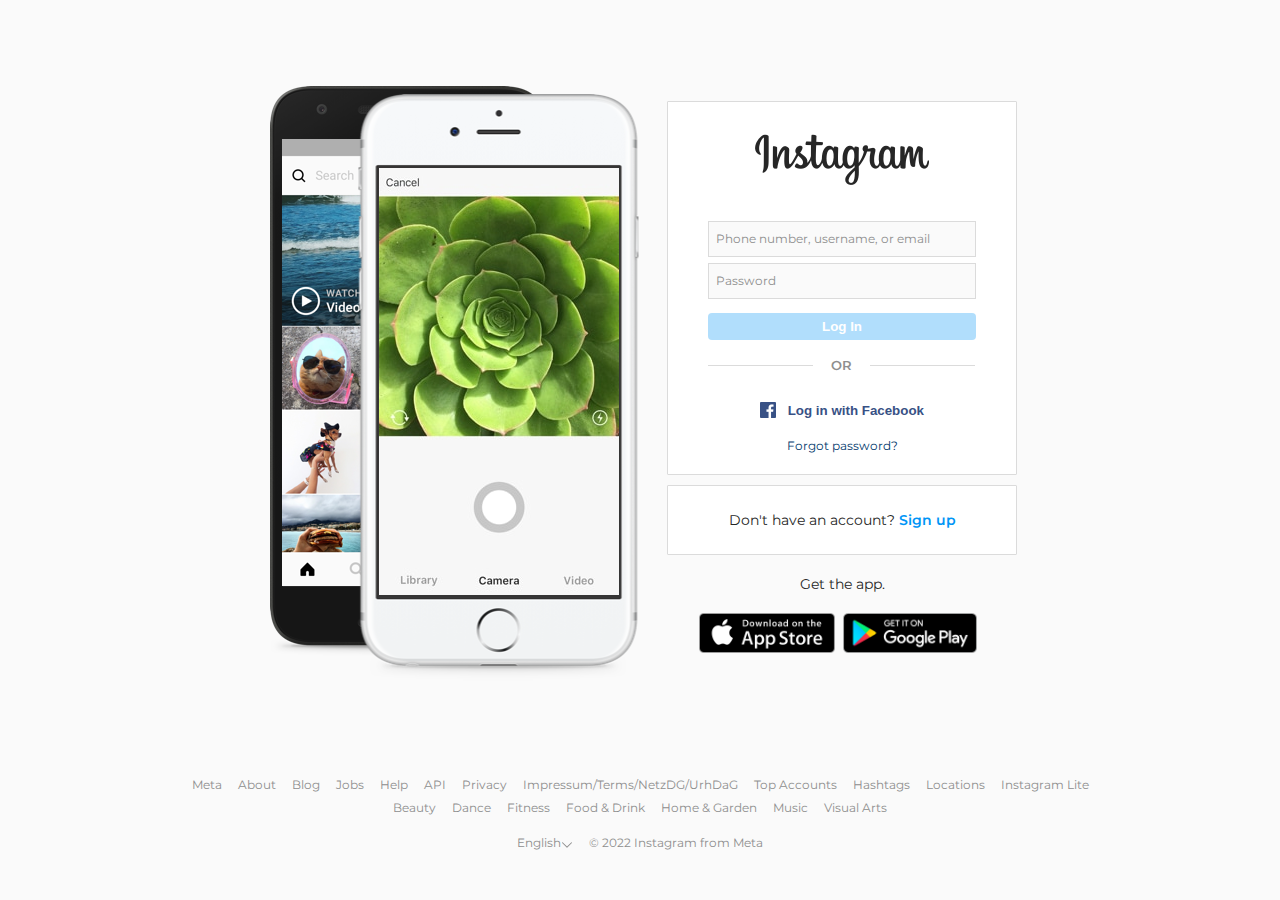
==== commit 4036c6e4: "login section finished" ====
--- a/index.html
+++ b/index.html
@@ -24,7 +24,8 @@
                         <!-- main phone instagram app picture -->
                         <div class="mainPhotoImg">
                             <div class="movePicPosition">
-                                <img alt="" class="sizeMovePic" src="images/4.jpg">
+                                <!-- <img alt="" class="sizeMovePic" src="images/4.jpg"> -->
+                                <p class="sizeMovePic"></p>
                             </div>
                         </div>
                         <!-- login & join -->
@@ -38,7 +39,7 @@
                                                 <div class="idPwInputAjust">
                                                     <label class="idPwLabelAjust" for="">
                                                         <span class="idPwSpanAjust">Phone number, username, or email</span>
-                                                        <input aria-label="Phone number, username, or email" aria-required="true" autocapitalize="off" autocorrect="off" maxlength="75" name="username" type="text" class="pexuQ">
+                                                        <input aria-label="Phone number, username, or email" aria-required="true" autocapitalize="off" autocorrect="off" maxlength="75" id="userId" name="username" type="text" class="pexuQ">
                                                     </label>
                                                     <!-- <div class="pwShow"></div> -->
                                                 </div>
@@ -50,18 +51,25 @@
                                                     <label class="idPwLabelAjust">
                                                         <!-- password글자 인풋박스 안으로 넣기 -->
                                                         <span class="idPwSpanAjust">Password</span>
-                                                        <input aria-label="Password" aria-required="true" autocapitalize="off" autocorrect="off" name="password" type="password" class="pexuQ">    
+                                                        <input aria-label="Password" autocomplete="false" name="password" type="password" id="key" class="pexuQ">    
                                                     </label>
                                                     <div class="pwShow">
-                                                        <div class="">
-                                                            <button class="buttonAjust showLoginFbButton" type="button">Show</button>
-                                                        </div>
+                                                        <div id="keyShow">Show</div>
+                                                        <button id="checkKey" class="buttonAjust showLoginFbButton" type="button"></button>
                                                     </div>    
                                                 </div>
                                             </div>
                         
+                                            <!-- 
+                                            <input autocomplete="false" type="password" id="key" />
+                                            <div id="keyShow">SHOW</div>
+                                            <button id="checkKey"> Submit </button>
+                                            
+                                            <br />
+                                            비번을 입력을 시작하면 버튼이 나옵니다. -->
+
                                             <div class="loginAndFbLoginPosition">
-                                                <button class="buttonAjust loginButtonFont loginButton" disabled type="submit">
+                                                <button class="buttonAjust loginButtonFont" id="loginButton" type="submit">
                                                     <div class="">Log In</div>
                                                 </button>
                                             </div>
@@ -79,6 +87,13 @@
                                                 </button>
                                             </div>
                                         </div>
+                                        <!-- incorrectInfo Alert-->
+                                        <div class="incorrectInfo">
+                                            <p aria-atomic="true" data-testid="login-error-message" id="incorrectInfoAlert" role="alert">
+                                                Sorry, your password was incorrect. Please double-check your password.
+                                            </p>
+                                        </div>
+                                        <!-- Forgot password-->
                                         <a class="forgotPw" href=""> Forgot password?</a>
                                     </form>
                                 </div>
@@ -293,7 +308,6 @@
         </section>
     
     </div>
-    <script type="text/javascript" src="loginPhoto.js"></script>
-
-</body>
+    <!-- <script type="text/javascript" src="loginPhoto.js"></script> -->
+    <script type="text/javascript" src="login.js"></script>
 </html>--- a/login.css
+++ b/login.css
@@ -197,7 +197,7 @@
     outline: 0;
     overflow: hidden;
     text-overflow: ellipsis;
-    /* border: 1 solid black; */
+    border: 1px solid #dbdbdb;
 }
 
 /* show & login in button ----------------- */
@@ -238,9 +238,10 @@
     position: relative;
 }
 /* log in button */
-.loginButton:not(.showLoginFbButton), a.loginButton:not(.showLoginFbButton), a.loginButton:not(.showLoginFbButton):visited {
+#loginButton {
     border: 1px solid transparent;
     background-color: #0095f6;
+    opacity: 0.3;
 }
 /* login & login with fb button position */
 .loginAndFbLoginPosition {
@@ -294,6 +295,16 @@
     font-weight: 1200;
 }
 
+/* incorrect. Please double-check ----------------- */
+.incorrectInfo {
+    color: #ed4956;
+    margin: 10px 40px;
+    font-size: 14px;
+    line-height: 18px;
+    text-align: center;
+    display: none;
+}
+
 /* forgot password ----------------- */
 /* forgot pw */
 .forgotPw, .forgotPw:hover, .forgotPw:active, .forgotPw:visited {
@@ -402,6 +413,24 @@
 /* language and company distance */
 .langeAcompDistance {
     margin-left: 16px;
+}
+
+/* login Show & Hide --------------------- */
+/* password layout */
+#key {
+    width: 220px;
+    border: 1px solid #dbdbdb;
+    padding: 14px 36px 3px 10px!important;
+}
+/* login Show & Hide */
+#keyShow {
+    display: none;
+    margin-left: -40px;
+    margin-top: 5px;
+    font-size: 14px;
+    font-weight: 600;
+    cursor: pointer;
+    opacity: 0.6;
 }
 
 
@@ -427,6 +456,7 @@
     }
     /* size of the moveable pics */
     .sizeMovePic {
+        background-image: url(images/4.jpg);
         height: 427px;
         left: 0;
         opacity: 0;
@@ -437,6 +467,17 @@
         /* to show the moveable pics */
         opacity: 1;
         visibility: visible;
+        /* transition: 1.5s ease-out; */
+        /* animation: sizeMovePic 3s infinite linear; */
+        animation: bg-img 24s infinite ease-out;
     }
- 
+      @keyframes bg-img {
+        20% { background-image: url("images/1.jpg"); }	
+        40% { background-image: url("images/2.jpg"); }	
+        60% { background-image: url("images/3.jpg"); }
+        80% { background-image: url("images/5.jpg"); }	
+       }
+
+      /* http://css3.bradshawenterprises.com/cfimg/ */
+      /* https://developer.mozilla.org/en-US/docs/Web/CSS/CSS_Transitions/Using_CSS_transitions */
 }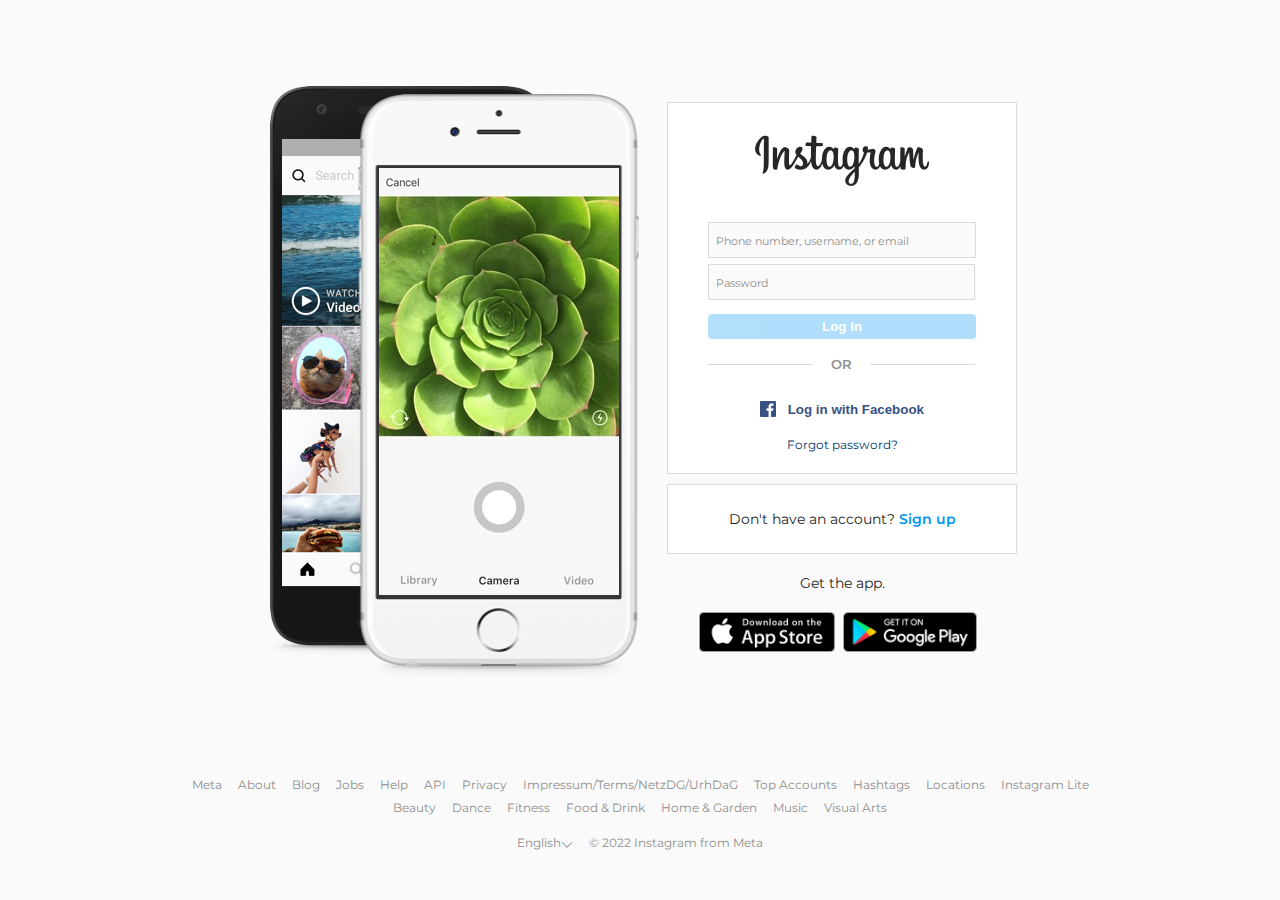
==== commit 1162c440: "login input placeHolder & button disabled" ====
--- a/index.html
+++ b/index.html
@@ -1,5 +1,5 @@
 <!DOCTYPE html>
-<html lang="en" class="js not-logged-in client-root js-focus-visible sDN5V" style="/* --desktop-nav-height:60px; */">
+<html lang="en" class="js not-logged-in client-root js-focus-visible sDN5V">
 <head>
     <meta charset="UTF-8">
     <meta http-equiv="X-UA-Compatible" content="IE=edge">
@@ -11,7 +11,6 @@
     <link rel="preconnect" href="https://fonts.gstatic.com" crossorigin>
     <link href="https://fonts.googleapis.com/css2?family=Montserrat:wght@300;400&display=swap" rel="stylesheet">
     <link href="login.css?ver=1" rel="stylesheet">
-
     <title>Instagram</title>
 </head>
 <body>
@@ -37,9 +36,9 @@
                                         <div class="mainFootTopAjust">
                                             <div class="idPwSize">
                                                 <div class="idPwInputAjust">
-                                                    <label class="idPwLabelAjust" for="">
+                                                    <label class="idPwLabelAjust" for="userId">
                                                         <span class="idPwSpanAjust">Phone number, username, or email</span>
-                                                        <input aria-label="Phone number, username, or email" aria-required="true" autocapitalize="off" autocorrect="off" maxlength="75" id="userId" name="username" type="text" class="pexuQ">
+                                                        <input id="userId" name="username" type="text" class="pexuQ">
                                                     </label>
                                                     <!-- <div class="pwShow"></div> -->
                                                 </div>
@@ -48,10 +47,10 @@
                                                 <!-- password글자 백그라운드 색상지정 -->
                                                 <div class="idPwInputAjust">
                                                     <!-- password글자 인풋박스 왼쪽으로 옮기기  -->
-                                                    <label class="idPwLabelAjust">
+                                                    <label class="idPwLabelAjust" for="key">
                                                         <!-- password글자 인풋박스 안으로 넣기 -->
-                                                        <span class="idPwSpanAjust">Password</span>
-                                                        <input aria-label="Password" autocomplete="false" name="password" type="password" id="key" class="pexuQ">    
+                                                        <span class="pwSpanAjust">Password</span>
+                                                        <input id="key" name="password" type="password" class="pexuQ">    
                                                     </label>
                                                     <div class="pwShow">
                                                         <div id="keyShow">Show</div>
@@ -69,7 +68,7 @@
                                             비번을 입력을 시작하면 버튼이 나옵니다. -->
 
                                             <div class="loginAndFbLoginPosition">
-                                                <button class="buttonAjust loginButtonFont" id="loginButton" type="submit">
+                                                <button class="buttonAjust loginButtonFont" id="loginButton" type="submit" disabled>
                                                     <div class="">Log In</div>
                                                 </button>
                                             </div>
@@ -306,8 +305,9 @@
                 </div>
             </footer>
         </section>
-    
     </div>
     <!-- <script type="text/javascript" src="loginPhoto.js"></script> -->
     <script type="text/javascript" src="login.js"></script>
-</html>+</html>
+
+<!-- Creation of Github Branch  https://redcow77.tistory.com/438 -->
--- a/login.css
+++ b/login.css
@@ -170,26 +170,51 @@
 /* id & pw span ajustment */
 .idPwSpanAjust {
     color: #8e8e8e;
-    font-size: 12px;
-    height: 36px;
-    left: 8px;
-    line-height: 36px;
-    overflow: hidden;
-    pointer-events: none;
-    /* span text into input box */
+    font-size: 11px;
+    left: 8px;    
     position: absolute;
-    right: 0;
-    text-overflow: ellipsis;
-    transform-origin: left;
-    /* transition: ease-out; */
-    user-select: none;
-    /* 생략되면 ...표시 */
-    white-space: nowrap;
-}
+    top: 12px;
+}
+
+.pwSpanAjust {
+    color: #8e8e8e;
+    font-size: 11px;
+    left: 8px;    
+    position: absolute;
+    top: 12px;
+}
+
+.idPwSpanAjust.--focusStyle {
+    color: #8e8e8e;
+    font-size: 10px;
+    left: 8px;  
+    position: absolute;
+    padding-bottom: 5px;
+    top: 0;
+}
+
+.pwSpanAjust.--pwFocusStyle {
+    color: #8e8e8e;
+    font-size: 10px;
+    left: 8px;  
+    position: absolute;
+    padding-bottom: 5px;
+    top: 0;
+}
+
+.focusStyle.--pwFocusStyle {
+    color: #8e8e8e;
+    font-size: 10px;
+    left: 8px;  
+    position: absolute;
+    padding-bottom: 5px;
+    top: 0;
+}
+
 /* id & pw input box ajustment */
 .idPwLabelAjust .pexuQ {
-    font-size: 12px;
-    padding: 14px 0 2px 8px!important;
+    font-size: 13px;
+    padding: 8px 0 0px 8px!important;
     background: #fafafa;
     border: 0;
     flex: 1 0 auto;
@@ -199,6 +224,11 @@
     text-overflow: ellipsis;
     border: 1px solid #dbdbdb;
 }
+/* 
+.idPwTypeBorder {
+    display: none;
+    border: 1px solid #262626!important;
+} */
 
 /* show & login in button ----------------- */
 /* pw show or hidden */
@@ -223,10 +253,11 @@
     text-overflow: ellipsis;
     user-select: none;
     width: auto;
+    border: 0!important;
 }
 /* show & login with fb button border */
 .showLoginFbButton, .showLoginFbButton:visited, a.showLoginFbButton, a.showLoginFbButton:visited {
-    border: 0;
+    border: 0!important;
     display: inline;
     padding: 0;
     position: relative;
@@ -243,6 +274,12 @@
     background-color: #0095f6;
     opacity: 0.3;
 }
+
+#loginButton:active {
+    opacity: 0.6!important;
+}
+/* https://www.w3schools.com/css/css3_buttons.asp */
+
 /* login & login with fb button position */
 .loginAndFbLoginPosition {
     margin: 8px 40px;
@@ -313,6 +350,7 @@
     line-height: 16px;
     margin-top: 12px;
     text-align: center;
+    border: 0!important;
 }
 
 /* sign up ----------------- */
@@ -418,19 +456,19 @@
 /* login Show & Hide --------------------- */
 /* password layout */
 #key {
-    width: 220px;
+    width: 221px;
     border: 1px solid #dbdbdb;
-    padding: 14px 36px 3px 10px!important;
+    padding: 9px 36px 3px 8px!important;
 }
 /* login Show & Hide */
 #keyShow {
     display: none;
     margin-left: -40px;
-    margin-top: 5px;
+    /* margin-top: 5px;
     font-size: 14px;
-    font-weight: 600;
+    font-weight: 600; */
     cursor: pointer;
-    opacity: 0.6;
+    /* opacity: 0.6; */
 }
 
 
@@ -477,7 +515,6 @@
         60% { background-image: url("images/3.jpg"); }
         80% { background-image: url("images/5.jpg"); }	
        }
-
       /* http://css3.bradshawenterprises.com/cfimg/ */
       /* https://developer.mozilla.org/en-US/docs/Web/CSS/CSS_Transitions/Using_CSS_transitions */
 }